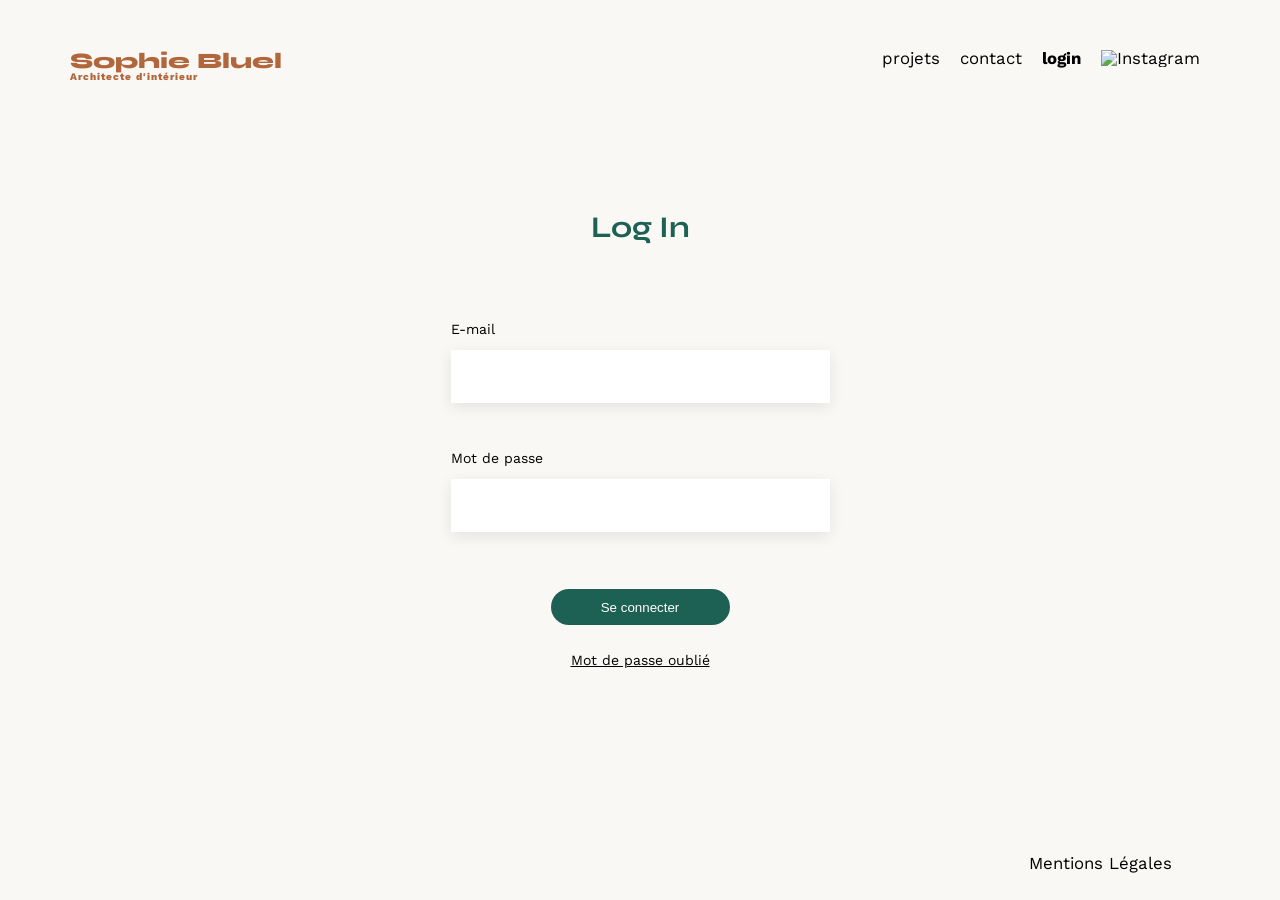
==== FrontEnd/login.html @ 0e16da60 "feat: intégration page de connexion" ====
<!doctype html>
<html lang="fr">
  <head>
    <meta charset="UTF-8" />
    <meta name="viewport" content="width=device-width, initial-scale=1.0" />
    <link rel="preconnect" href="https://fonts.googleapis.com" />
    <link rel="preconnect" href="https://fonts.gstatic.com" crossorigin />
    <link
      href="https://fonts.googleapis.com/css2?family=Syne:wght@700;800&family=Work+Sans&display=swap"
      rel="stylesheet"
    />
    <link rel="stylesheet" href="./assets/style.css" />
    <title>Page de connexion</title>
  </head>
  <body class="login-page">
    <header>
      <h1>Sophie Bluel <span>Architecte d'intérieur</span></h1>
      <nav>
        <ul>
          <li><a href="./index.html">projets</a></li>
          <li><a href="#">contact</a></li>
          <li class="active-nav">login</li>
          <li><img src="./assets/icons/instagram.png" alt="Instagram" /></li>
        </ul>
      </nav>
    </header>
    <main id="login">
      <h2>Log In</h2>
      <form>
        <div class="input-group">
          <label for="email">E-mail</label>
          <input type="email" id="email" name="email" />
        </div>
        <div class="input-group">
          <label for="password">Mot de passe</label>
          <input type="password" id="password" name="password" />
        </div>
        <button class="connexion">Se connecter</button>
        <a href="#" class="forgotten-passwords">Mot de passe oublié</a>
      </form>
    </main>
    <footer>
      <nav>
        <ul>
          <li><a href="#">Mentions Légales</a></li>
        </ul>
      </nav>
    </footer>
  </body>
</html>
---- FrontEnd/assets/style.css ----
/* http://meyerweb.com/eric/tools/css/reset/
   v2.0 | 20110126
   License: none (public domain)
*/

html,
body,
div,
span,
applet,
object,
iframe,
h1,
h2,
h3,
h4,
h5,
h6,
p,
blockquote,
pre,
a,
abbr,
acronym,
address,
big,
cite,
code,
del,
dfn,
em,
img,
ins,
kbd,
q,
s,
samp,
small,
strike,
strong,
sub,
sup,
tt,
var,
b,
u,
i,
center,
dl,
dt,
dd,
ol,
ul,
li,
fieldset,
form,
label,
legend,
table,
caption,
tbody,
tfoot,
thead,
tr,
th,
td,
article,
aside,
canvas,
details,
embed,
figure,
figcaption,
footer,
header,
hgroup,
menu,
nav,
output,
ruby,
section,
summary,
time,
mark,
audio,
video {
  margin: 0;
  padding: 0;
  border: 0;
  font-size: 100%;
  font: inherit;
  vertical-align: baseline;
}
/* HTML5 display-role reset for older browsers */
article,
aside,
details,
figcaption,
figure,
footer,
header,
hgroup,
menu,
nav,
section {
  display: block;
}
body {
  line-height: 1;
}
ol,
ul {
  list-style: none;
}
blockquote,
q {
  quotes: none;
}
blockquote:before,
blockquote:after,
q:before,
q:after {
  content: "";
  content: none;
}
table {
  border-collapse: collapse;
  border-spacing: 0;
}
/** end reset css**/
body {
  max-width: 1140px;
  margin: auto;
  font-family: "Work Sans";
  font-size: 14px;
  background-color: #faf8f5;
}

/* HEADER */

header {
  display: flex;
  justify-content: space-between;
  margin: 50px 0;
}
section {
  margin: 50px 0;
}

h1 {
  display: flex;
  flex-direction: column;
  font-family: "Syne";
  font-size: 22px;
  font-weight: 800;
  color: #b1663c;
}

h1 > span {
  font-family: "Work Sans";
  font-size: 10px;
  letter-spacing: 0.1em;
}

h2 {
  font-family: "Syne";
  font-weight: 700;
  font-size: 30px;
  color: #1d6154;
}
nav ul {
  display: flex;
  align-items: center;
  list-style-type: none;
}
nav img {
  width: 22px;
  height: 22px;
}
nav li {
  padding: 0 10px;
  font-size: 1.2em;
}
nav li a {
  text-decoration: none;
  color: black;
}
nav li a:hover {
  color: #b1663c;
  cursor: pointer;
}
.active-nav {
  font-weight: bold;
}

/* MAIN */

#introduction {
  display: flex;
  align-items: center;
}
#introduction figure {
  flex: 1;
}
#introduction img {
  display: block;
  margin: auto;
  width: 80%;
}

#introduction article {
  flex: 1;
}
#introduction h2 {
  margin-bottom: 1em;
}

#introduction p {
  margin-bottom: 0.5em;
}
#portfolio h2 {
  text-align: center;
  margin-bottom: 52px;
  margin-top: 139px;
}

/* FILTERS */

#filters {
  display: flex;
  justify-content: center;
}
.filter-btn {
  border-radius: 60px;
  padding: 9px;
  margin: 0 5px;
  margin-bottom: 51px;
  color: #1d6154;
  font-weight: bold;
  font-size: 16px;
  font-family: "Syne";
  background-color: transparent;
  border: 2px solid #1d6154;
}
.filter-btn.active {
  background-color: #1d6154;
  color: white;
}
.filter-btn:hover {
  background-color: #1d6154;
  color: white;
  cursor: pointer;
}

/* GALLERY */

.gallery {
  width: 100%;
  display: grid;
  grid-template-columns: 1fr 1fr 1fr;
  grid-column-gap: 20px;
  grid-row-gap: 20px;
}

.gallery img {
  width: 100%;
}
.gallery figcaption {
  font-size: 13px;
  margin-top: 7px;
}

/* CONTACT */

#contact {
  width: 50%;
  margin: auto;
}
#contact > * {
  text-align: center;
}
#contact h2 {
  margin-bottom: 20px;
}
#contact form {
  text-align: left;
  margin-top: 30px;
  display: flex;
  flex-direction: column;
}

#contact input {
  height: 50px;
  font-size: 1.2em;
  border: none;
  box-shadow: 0px 4px 14px rgba(0, 0, 0, 0.09);
}
#contact label {
  margin: 2em 0 1em 0;
}
#contact textarea {
  border: none;
  box-shadow: 0px 4px 14px rgba(0, 0, 0, 0.09);
}

input[type="submit"] {
  font-family: "Syne";
  font-weight: 700;
  color: white;
  background-color: #1d6154;
  margin: 2em auto;
  width: 180px;
  text-align: center;
  border-radius: 60px;
}

/* PAGE LOGIN */

#login {
  width: 50%;
  margin: auto;
}

#login > * {
  text-align: center;
}
#login h2 {
  margin-top: 80px;
  margin-bottom: 52px;
}
#login form {
  text-align: left;
  margin-top: 30px;
  display: flex;
  flex-direction: column;
}

#login input {
  font-size: 1.2em;
  border: none;
  box-shadow: 0px 4px 14px rgba(0, 0, 0, 0.09);
  height: 51px;
}
#login .input-group {
  width: 379px;
  margin: auto;
  display: flex;
  flex-direction: column;
  margin-bottom: 20px;
}
#login label {
  margin: 2em 0 1em 0;
}

#login button {
  margin: 37px auto 28px auto;
  width: 179px;
  height: 36px;
  color: white;
  background-color: #1d6154;
  border-radius: 60px;
  border: none;
}
#login button:hover {
  cursor: pointer;
}
#login .forgotten-passwords {
  text-align: center;
  color: black;
  text-decoration: underline;
}

.login-page {
  min-height: 100vh;
  display: flex;
  flex-direction: column;
  align-items: stretch;
}

.login-page main {
  flex: 1;
}

/* FOOTER */

footer {
}
footer nav ul {
  display: flex;
  justify-content: flex-end;
  margin: 2em;
  background-color: #faf8f5;
}
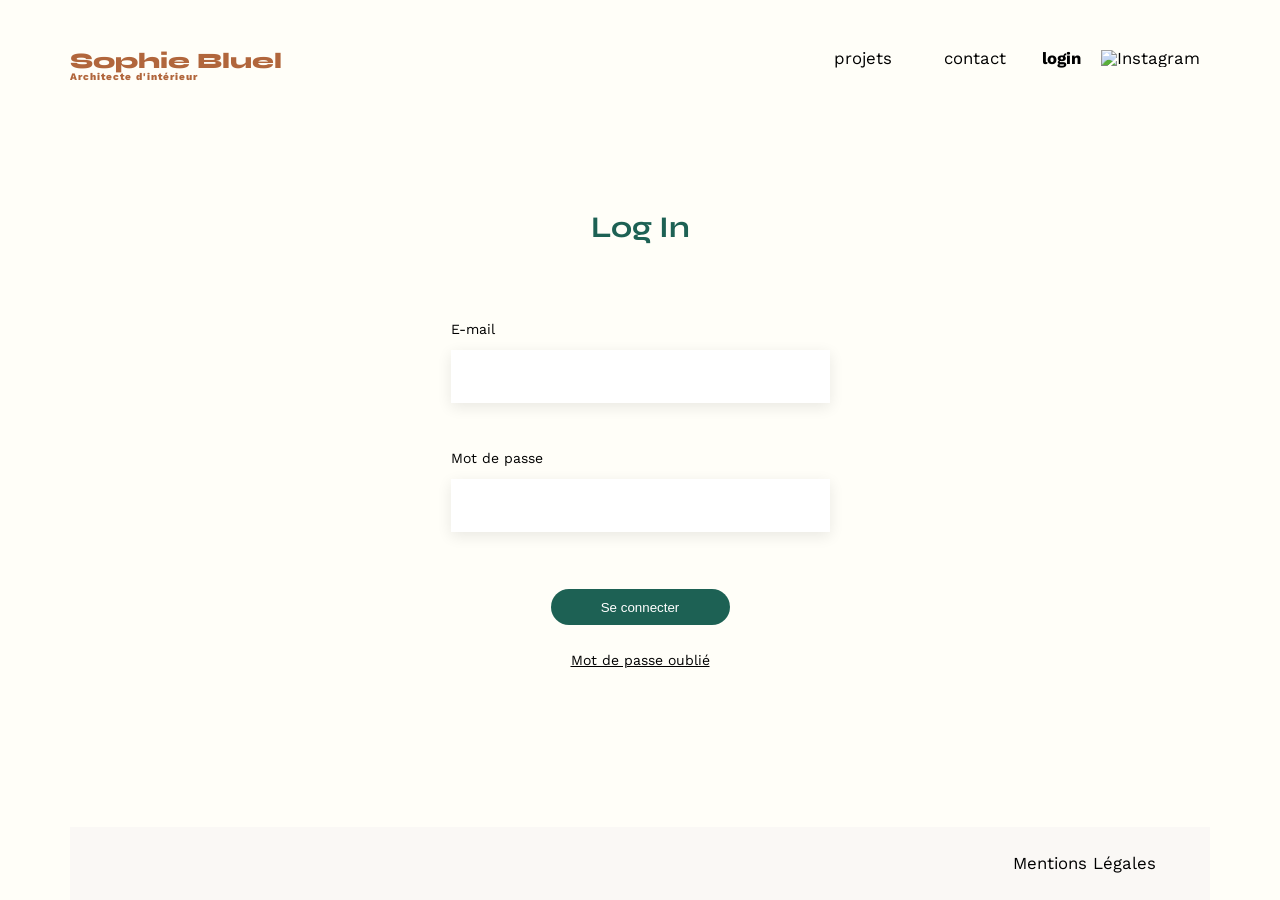
==== commit fe12d47b: "feat: fonctionnalité de connexion" ====
--- a/FrontEnd/login.html
+++ b/FrontEnd/login.html
@@ -5,6 +5,7 @@
     <meta name="viewport" content="width=device-width, initial-scale=1.0" />
     <link rel="preconnect" href="https://fonts.googleapis.com" />
     <link rel="preconnect" href="https://fonts.gstatic.com" crossorigin />
+    <script src="login.js" defer></script>
     <link
       href="https://fonts.googleapis.com/css2?family=Syne:wght@700;800&family=Work+Sans&display=swap"
       rel="stylesheet"
--- a/FrontEnd/assets/style.css
+++ b/FrontEnd/assets/style.css
@@ -133,7 +133,7 @@
   margin: auto;
   font-family: "Work Sans";
   font-size: 14px;
-  background-color: #faf8f5;
+  background-color: #fffef8;
 }
 
 /* HEADER */
@@ -184,6 +184,7 @@
 nav li a {
   text-decoration: none;
   color: black;
+  margin: 16px;
 }
 nav li a:hover {
   color: #b1663c;
@@ -334,7 +335,6 @@
   display: flex;
   flex-direction: column;
 }
-
 #login input {
   font-size: 1.2em;
   border: none;
@@ -384,10 +384,10 @@
 /* FOOTER */
 
 footer {
+  background-color: #faf8f5;
 }
 footer nav ul {
   display: flex;
   justify-content: flex-end;
   margin: 2em;
-  background-color: #faf8f5;
-}
+}
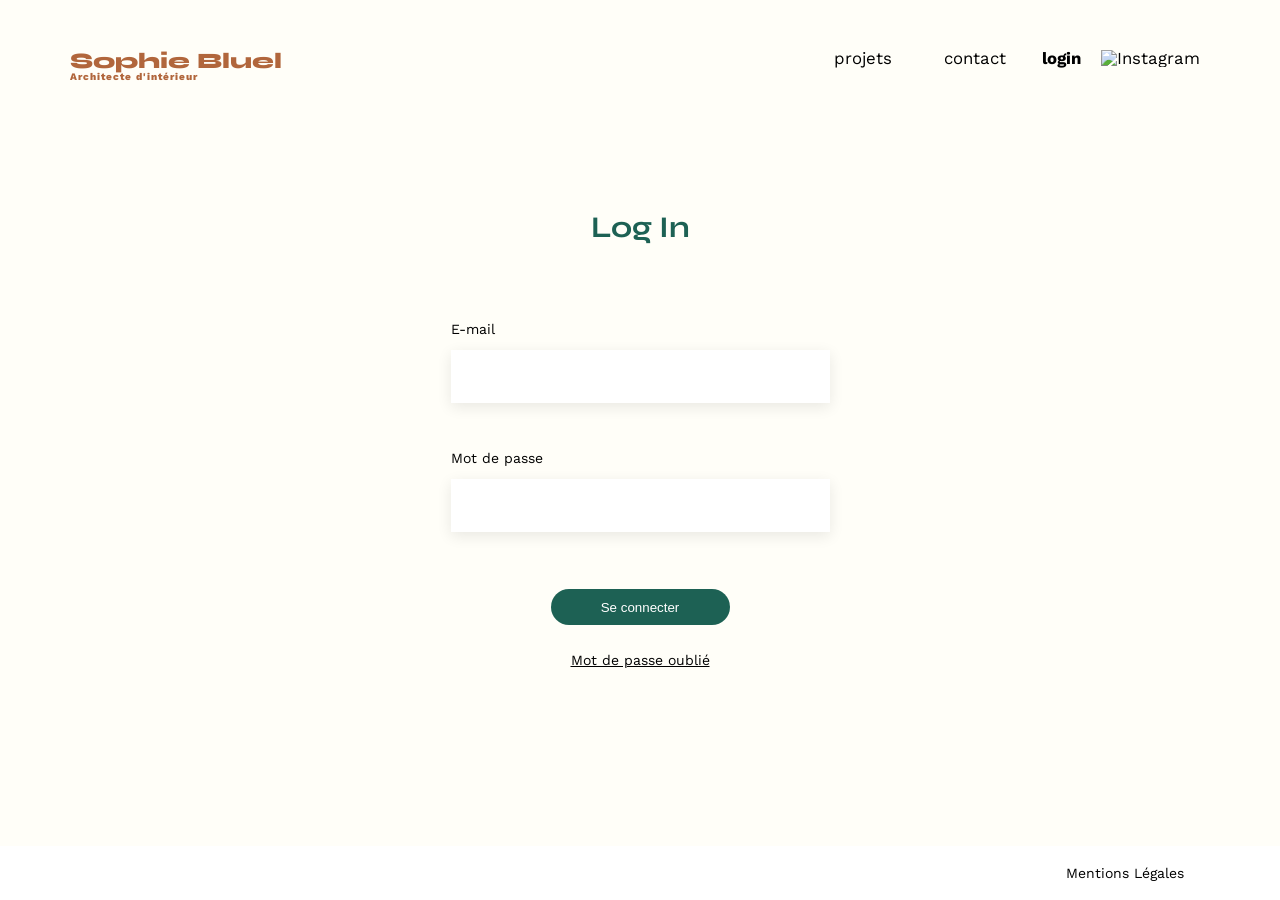
==== commit 25bd4c81: "refactor: séparation des appels API dans un fichier dédié api.js" ====
--- a/FrontEnd/login.html
+++ b/FrontEnd/login.html
@@ -5,7 +5,7 @@
     <meta name="viewport" content="width=device-width, initial-scale=1.0" />
     <link rel="preconnect" href="https://fonts.googleapis.com" />
     <link rel="preconnect" href="https://fonts.gstatic.com" crossorigin />
-    <script src="login.js" defer></script>
+    <script type="module" src="login.js" defer></script>
     <link
       href="https://fonts.googleapis.com/css2?family=Syne:wght@700;800&family=Work+Sans&display=swap"
       rel="stylesheet"
@@ -19,7 +19,7 @@
       <nav>
         <ul>
           <li><a href="./index.html">projets</a></li>
-          <li><a href="#">contact</a></li>
+          <li><a href="index.html#contact-title">contact</a></li>
           <li class="active-nav">login</li>
           <li><img src="./assets/icons/instagram.png" alt="Instagram" /></li>
         </ul>
--- a/FrontEnd/assets/style.css
+++ b/FrontEnd/assets/style.css
@@ -134,6 +134,18 @@
   font-family: "Work Sans";
   font-size: 14px;
   background-color: #fffef8;
+  overflow-x: hidden;
+}
+
+/* BANNER */
+
+#edit-banner {
+  background-color: black;
+  color: white;
+  text-align: center;
+  padding: 10px;
+  width: 100vw;
+  margin-left: calc(-50vw + 50%);
 }
 
 /* HEADER */
@@ -221,10 +233,212 @@
 }
 #portfolio h2 {
   text-align: center;
-  margin-bottom: 52px;
-  margin-top: 139px;
-}
-
+}
+
+/* button modify */
+
+#edit-button {
+  background-color: transparent;
+  border: none;
+  color: black;
+  font-size: 14px;
+}
+#edit-button:hover {
+  color: #b1663c;
+  cursor: pointer;
+}
+#portfolio-title {
+  display: flex;
+  justify-content: center;
+  align-items: center;
+  margin: 139px 0 52px 0;
+  gap: 20px;
+}
+
+/* MODAL */
+
+#modal {
+  position: fixed;
+  top: 0;
+  left: 0;
+  width: 100%;
+  height: 100%;
+  background-color: rgba(0, 0, 0, 0.5);
+  display: none;
+  justify-content: center;
+  align-items: center;
+}
+#modal-content {
+  background-color: white;
+  padding: 20px;
+  border-radius: 10px;
+  width: 630px;
+  height: 688px;
+  position: relative;
+  overflow-y: auto;
+}
+#close-button {
+  background-color: transparent;
+  border: none;
+  font-size: 20px;
+  position: absolute;
+  top: 10px;
+  right: 10px;
+  cursor: pointer;
+}
+#modal-gallery {
+  display: grid;
+  justify-content: center;
+  grid-template-columns: repeat(5, 79px);
+  gap: 10px;
+  width: 100%;
+}
+#modal-gallery img {
+  width: 79px;
+  height: 105px;
+  object-fit: cover;
+}
+#modal-title {
+  font-size: 26px;
+  color: black;
+  text-align: center;
+  margin: 60px;
+  font-weight: 400;
+}
+#modal-gallery figure {
+  position: relative;
+}
+.delete-button {
+  position: absolute;
+  top: 5px;
+  right: 5px;
+  background-color: black;
+  color: white;
+  border-radius: 3px;
+  border: none;
+  cursor: pointer;
+  padding: 5px;
+}
+
+#add-button {
+  display: block;
+  margin: 20px auto;
+  padding: 10px 50px;
+  background-color: #1d6154;
+  color: white;
+  border: none;
+  border-radius: 60px;
+  font-size: 16px;
+  font-family: "Syne";
+  position: absolute;
+  bottom: 20px;
+  left: 50%;
+  transform: translateX(-50%);
+  cursor: pointer;
+}
+
+/* SEPARATOR */
+
+#separator {
+  width: 420px;
+  border: none;
+  background-color: #b3b3b3;
+  height: 1px;
+  margin: 80px auto 0 auto;
+}
+#separator-form {
+  width: 420px;
+  border: none;
+  background-color: #b3b3b3;
+  height: 1px;
+  margin: 40px auto 0 auto;
+}
+/* FORMULAIRE D'AJOUT DE PROJET */
+
+#add-form {
+  display: flex;
+  flex-direction: column;
+  align-items: center;
+  gap: 20px;
+}
+#back-button {
+  background-color: transparent;
+  border: none;
+  font-size: 16px;
+  position: absolute;
+  top: 20px;
+  left: 20px;
+  cursor: pointer;
+}
+/* Zone de prévisualisation de l'image avant l'ajout */
+#image-preview {
+  width: 420px;
+  height: 169px;
+  object-fit: cover;
+  background-color: #e8f1f6;
+  display: flex;
+  flex-direction: column;
+  justify-content: center;
+  align-items: center;
+  cursor: pointer;
+}
+#image-preview label {
+  font-weight: 700;
+  font-size: 16px;
+  cursor: pointer;
+  display: flex;
+  flex-direction: column;
+  align-items: center;
+  gap: 10px;
+}
+#image-preview label span {
+  background-color: #cbd6dc;
+  color: #306685;
+  width: 173px;
+  height: 36px;
+  border-radius: 50px;
+  display: flex;
+  align-items: center;
+  justify-content: center;
+}
+#image-preview label i {
+  font-size: 76px;
+  color: #b9c5cc;
+}
+#image-preview p {
+  font-size: 11px;
+  color: #444444;
+  margin-top: 8px;
+}
+
+/* Image choisie par l'utilisateur */
+#file-image {
+  width: 129px;
+  height: 193px;
+  object-fit: cover;
+}
+#title-form {
+  width: 420px;
+  height: 50px;
+  font-size: 1.2em;
+}
+#category-form {
+  width: 420px;
+  height: 50px;
+  font-size: 1.2em;
+  cursor: pointer;
+}
+#submit-button {
+  font-family: "Syne";
+  font-size: 17px;
+  width: 237px;
+  height: 36px;
+  color: white;
+  background-color: #1d6154;
+  border-radius: 60px;
+  border: none;
+  cursor: pointer;
+}
 /* FILTERS */
 
 #filters {
@@ -258,19 +472,23 @@
 .gallery {
   width: 100%;
   display: grid;
-  grid-template-columns: 1fr 1fr 1fr;
+  grid-template-columns: repeat(3, 305px);
   grid-column-gap: 20px;
   grid-row-gap: 20px;
+  justify-content: center;
 }
 
 .gallery img {
   width: 100%;
+  height: 407px;
+  object-fit: cover;
+  overflow: hidden;
 }
 .gallery figcaption {
   font-size: 13px;
   margin-top: 7px;
-}
-
+  color: #3d3d3d;
+}
 /* CONTACT */
 
 #contact {
@@ -384,10 +602,17 @@
 /* FOOTER */
 
 footer {
-  background-color: #faf8f5;
+  background-color: white;
+  width: 100vw;
+  margin-left: calc(-50vw + 50%);
 }
 footer nav ul {
   display: flex;
   justify-content: flex-end;
-  margin: 2em;
-}
+  padding: 20px;
+  margin-right: 50px;
+}
+
+footer nav ul li {
+  font-size: 14px;
+}
